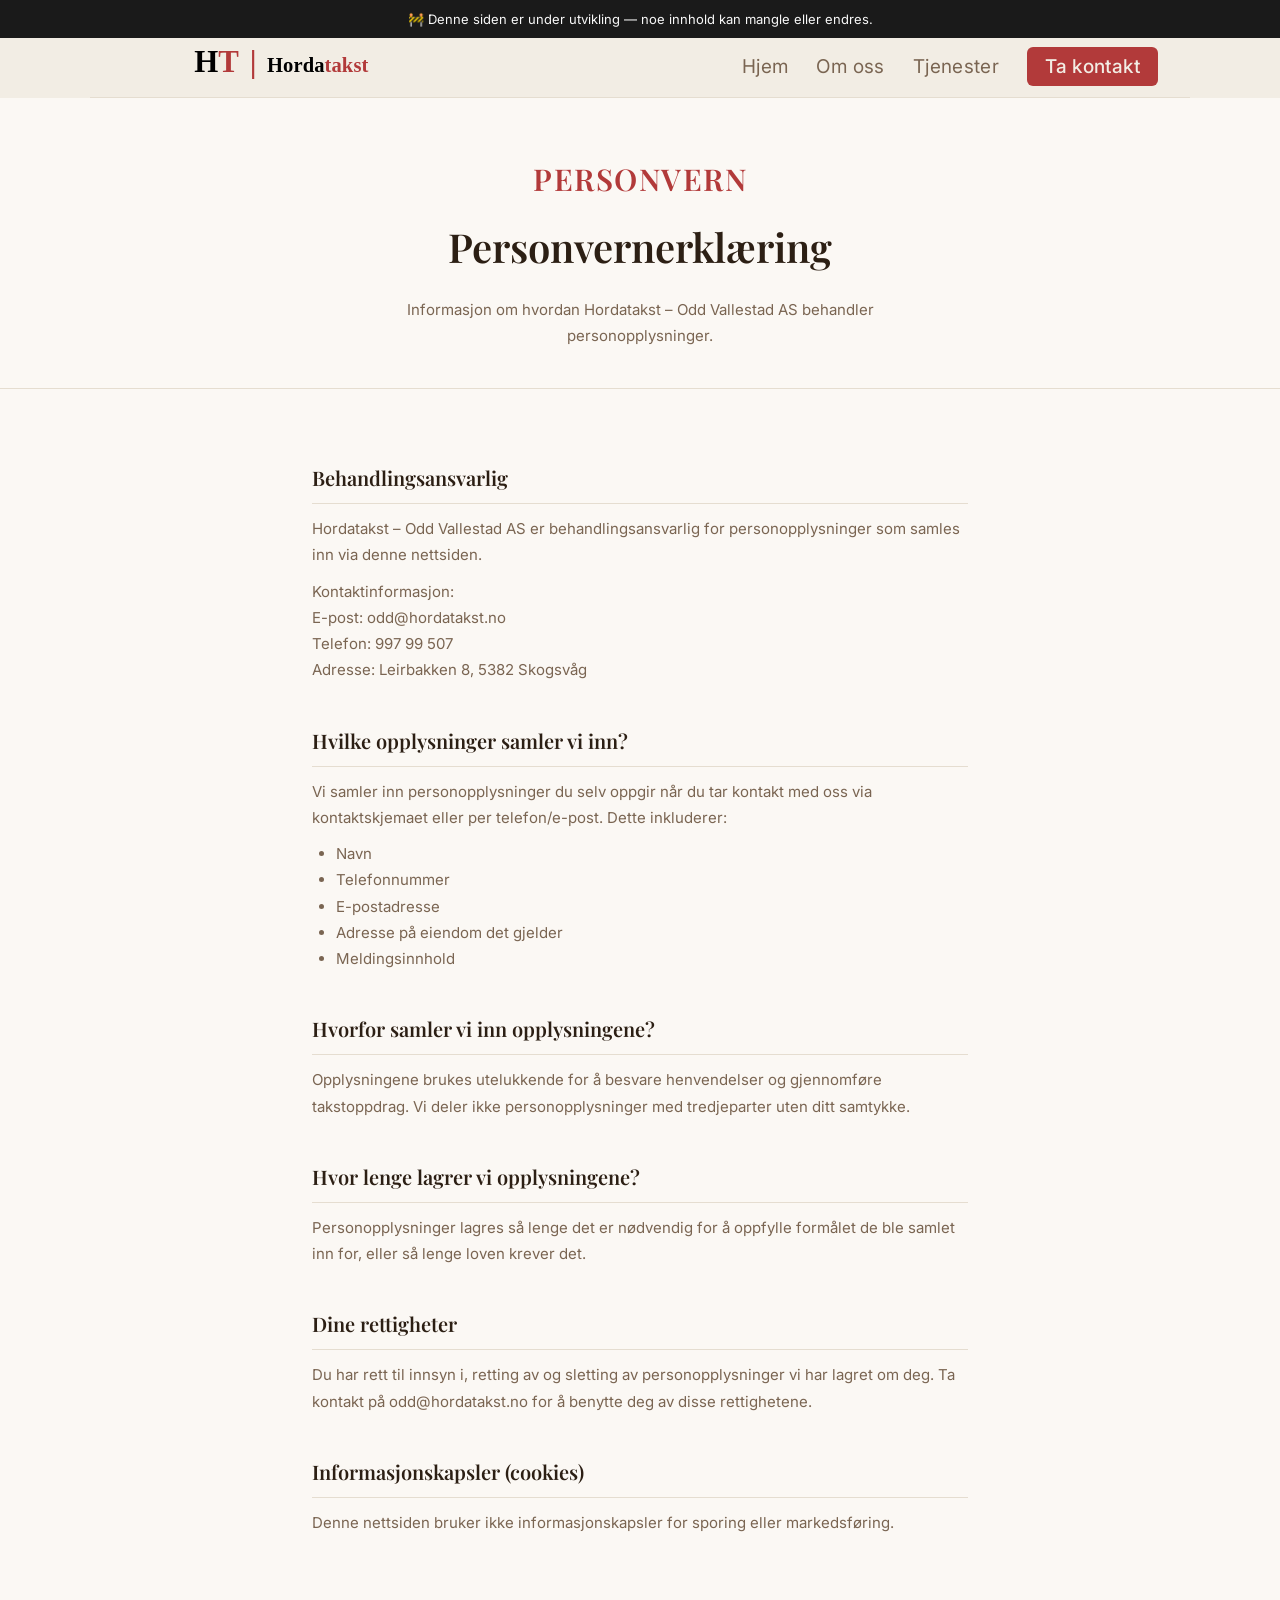
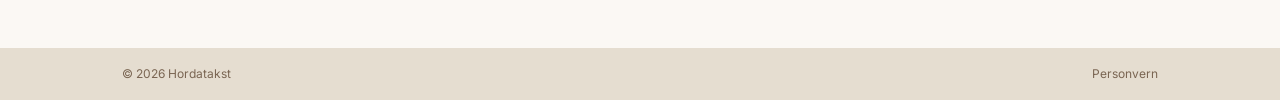
==== pages/personvern.html @ 65b20f29 "første versjon av hordatakst" ====
<!DOCTYPE html>
<html lang="nb">
<head>
  <meta charset="UTF-8" />
  <meta name="viewport" content="width=device-width, initial-scale=1.0" />
  <meta name="description" content="Personvernerklæring – Hordatakst. Informasjon om hvordan vi behandler personopplysninger." />
  <title>Personvern – Hordatakst</title>
  <link rel="preconnect" href="https://fonts.googleapis.com" />
  <link rel="preconnect" href="https://fonts.gstatic.com" crossorigin />
  <link href="https://fonts.googleapis.com/css2?family=Playfair+Display:wght@400;600&family=Inter:wght@300;400;500&display=swap" rel="stylesheet" />
  <link rel="stylesheet" href="../css/theme.css" />
  <link rel="stylesheet" href="../css/style.css" />
</head>
<body>

  <div class="dev-banner">
    🚧 Denne siden er under utvikling — noe innhold kan mangle eller endres.
  </div>

  <!-- NAVIGASJON -->
  <header class="site-header">
    <nav class="nav container">
      <a href="../index.html" class="nav-logo">
        <svg width="350" height="60" viewBox="0 0 520 140" xmlns="http://www.w3.org/2000/svg" aria-label="Hordatakst">
          <text x="20" y="90"
                font-family="Georgia, 'Times New Roman', serif"
                font-size="72"
                font-weight="700">
            <tspan fill="#000000">H</tspan><tspan fill="#B23A3A">T</tspan>
          </text>
          <text x="150" y="90"
                font-family="Georgia, 'Times New Roman', serif"
                font-size="72"
                font-weight="700"
                fill="#B23A3A">
            |
          </text>
          <text x="190" y="90"
                font-family="Georgia, 'Times New Roman', serif"
                font-size="48"
                font-weight="700">
            <tspan fill="#000000">Horda</tspan><tspan fill="#B23A3A">takst</tspan>
          </text>
        </svg>
      </a>
      <button class="nav-toggle" aria-label="Åpne meny" aria-expanded="false" aria-controls="nav-menu">
        <span></span><span></span><span></span>
      </button>
      <ul class="nav-links" id="nav-menu">
        <li><a href="../index.html">Hjem</a></li>
        <li><a href="../index.html#om-oss">Om oss</a></li>
        <li><a href="../index.html#tjenester">Tjenester</a></li>
        <li><a href="../index.html#kontakt" class="nav-cta">Ta kontakt</a></li>
      </ul>
    </nav>
  </header>

  <main>

    <section class="page-hero">
      <div class="container">
        <p class="eyebrow">Personvern</p>
        <h1>Personvernerklæring</h1>
        <p class="page-hero-body">
          Informasjon om hvordan Hordatakst – Odd Vallestad AS behandler personopplysninger.
        </p>
      </div>
    </section>

    <section class="section">
      <div class="container" style="max-width: 720px;">

        <div class="personvern-seksjon">
          <h2>Behandlingsansvarlig</h2>
          <p>Hordatakst – Odd Vallestad AS er behandlingsansvarlig for personopplysninger som samles inn via denne nettsiden.</p>
          <p>Kontaktinformasjon:<br>
          E-post: odd@hordatakst.no<br>
          Telefon: 997 99 507<br>
          Adresse: Leirbakken 8, 5382 Skogsvåg</p>
        </div>

        <div class="personvern-seksjon">
          <h2>Hvilke opplysninger samler vi inn?</h2>
          <p>Vi samler inn personopplysninger du selv oppgir når du tar kontakt med oss via kontaktskjemaet eller per telefon/e-post. Dette inkluderer:</p>
          <ul class="personvern-liste">
            <li>Navn</li>
            <li>Telefonnummer</li>
            <li>E-postadresse</li>
            <li>Adresse på eiendom det gjelder</li>
            <li>Meldingsinnhold</li>
          </ul>
        </div>

        <div class="personvern-seksjon">
          <h2>Hvorfor samler vi inn opplysningene?</h2>
          <p>Opplysningene brukes utelukkende for å besvare henvendelser og gjennomføre takstoppdrag. Vi deler ikke personopplysninger med tredjeparter uten ditt samtykke.</p>
        </div>

        <div class="personvern-seksjon">
          <h2>Hvor lenge lagrer vi opplysningene?</h2>
          <p>Personopplysninger lagres så lenge det er nødvendig for å oppfylle formålet de ble samlet inn for, eller så lenge loven krever det.</p>
        </div>

        <div class="personvern-seksjon">
          <h2>Dine rettigheter</h2>
          <p>Du har rett til innsyn i, retting av og sletting av personopplysninger vi har lagret om deg. Ta kontakt på odd@hordatakst.no for å benytte deg av disse rettighetene.</p>
        </div>

        <div class="personvern-seksjon">
          <h2>Informasjonskapsler (cookies)</h2>
          <p>Denne nettsiden bruker ikke informasjonskapsler for sporing eller markedsføring.</p>
        </div>

      </div>
    </section>

  </main>

  <footer class="site-footer">
    <div class="container footer-inner">
      <span>© 2026 Hordatakst</span>
      <a href="personvern.html">Personvern</a>
    </div>
  </footer>

  <script src="../js/main.js"></script>

</body>
</html>
---- css/theme.css ----
/* ============================================================
   theme.css — Fargetema for Hordatakst
   Aktivt tema: Tema 2 — Varm stein
   Bytt ut verdiene her for å endre hele sidens utseende.
   ============================================================ */

:root {
  /* --- Primærfarger --- */
  --color-primary:        #F2EDE4;   /* Lys varm bakgrunn / hero */
  --color-primary-deep:   #E5DDD0;   /* Footer */
  --color-primary-mid:    #E5DDD0;   /* Ikoner i hero */

  --color-accent:         #B23A3A;
  --color-accent-light:   #F8EAEA;
  --color-accent-text:    #7E2626;
  --color-detail:         #B23A3A;

  /* --- Bakgrunn og flater --- */
  --color-bg:             #FBF8F4;   /* Sidebunn */
  --color-bg-card:        #FFFFFF;   /* Kort */
  --color-bg-about:       #FFFFFF;   /* Om meg-seksjon */
  --color-bg-contact:     #2C1F14;   /* Kontaktseksjon */
  --color-bg-coverage:    #3D2B1A;   /* Dekningskort i kontakt */
  --color-bg-coverage-tag:#2C1F14;   /* Tags i dekningskort */

  /* --- Tekst --- */
  --color-text-on-dark:   #F2EDE4;   /* Tekst på mørk bakgrunn */
  --color-text-muted-dark:#A89078;   /* Dempet tekst på mørk bakgrunn */
  --color-text-faint-dark:#7A6552;   /* Svært dempet på mørk */
  --color-text-on-light:  #2C1F14;   /* Tekst på lys bakgrunn */
  --color-text-muted:     #7A6552;   /* Dempet tekst på lys */
  --color-text-faint:     #9E8B76;   /* Svært dempet på lys */
  --color-text-link:      #9B4E1F;   /* Lenkefarger */
  --color-text-coverage:  #A89078;   /* Tags i dekningskort */

  /* --- Kanter --- */
  --color-border:         #E5DDD0;   /* Generelle kanter */
  --color-border-coverage:#4D3525;   /* Kanter i dekningskort */
  --color-border-dark:    #C4A882;   /* Kanter på mørk (hero) bakgrunn */

  /* --- Nav --- */
  --color-nav-bg:         #F2EDE4;
  --color-nav-link:       #7A6552;
  --color-nav-link-hover: #2C1F14;

  /* --- Coverage-bar (geografisk stripe) --- */
  --color-coverage-bar-bg:    #EDE6DA;
  --color-coverage-bar-border:#DDD9D0;
  --color-coverage-icon:      #9B4E1F;
  --color-coverage-text:      #7A6552;
  --color-coverage-dot:       #9B4E1F;

  /* --- Typografi --- */
  --font-display:         'Playfair Display', Georgia, serif;
  --font-body:            'Inter', system-ui, sans-serif;

  /* --- Størrelser --- */
  --radius-sm:    6px;
  --radius-md:    8px;
  --radius-lg:    12px;
  --max-width:    1100px;
  --section-gap:  72px;
}
---- css/style.css ----
/* ============================================================
   style.css — Layout og komponenter for Hordatakst
   Alle farger hentes fra css/theme.css via CSS-variabler.
   ============================================================ */

/* --- Reset og base --- */
*, *::before, *::after {
  box-sizing: border-box;
  margin: 0;
  padding: 0;
}

html {
  scroll-behavior: smooth;
}

body {
  font-family: var(--font-body);
  background-color: var(--color-bg);
  color: var(--color-text-on-light);
  font-size: 16px;
  line-height: 1.7;
  -webkit-font-smoothing: antialiased;
}

.dev-banner {
  background-color: #1A1A1A;
  color: #F8F8F8;
  text-align: center;
  font-size: 13px;
  padding: 8px 16px;
  font-family: var(--font-body);
}

img {
  max-width: 100%;
  display: block;
}

a {
  color: inherit;
  text-decoration: none;
}

ul {
  list-style: none;
}

/* --- Hjelpeklasser --- */
.container {
  max-width: var(--max-width);
  margin-inline: auto;
  padding-inline: 32px;
}

.section {
  padding-block: var(--section-gap);
}

.eyebrow {
  font-size: 30px;
  letter-spacing: 0.05em;
  text-transform: uppercase;
  font-weight: 600;
  font-family: var(--font-display);
  color: var(--color-accent);
  margin-bottom: 8px;
}

/* --- Knapper --- */
.btn {
  display: inline-block;
  font-family: var(--font-body);
  font-size: 14px;
  font-weight: 500;
  padding: 11px 22px;
  border-radius: var(--radius-sm);
  cursor: pointer;
  transition: opacity 0.15s ease;
  border: none;
}

.btn:hover {
  opacity: 0.88;
}

.btn-primary {
  background-color: var(--color-accent);
  color: var(--color-text-on-dark);
}

.btn-outline {
  background-color: transparent;
  color: var(--color-text-on-light);
  border: 1.5px solid var(--color-border);
}

.btn-secondary {
  background-color: var(--color-accent-light);
  color: var(--color-accent-text);
}

/* ============================================================
   NAVIGASJON
   ============================================================ */
.site-header {
  position: sticky;
  top: 0;
  z-index: 100;
  background-color: var(--color-nav-bg);
}

.nav {
  display: flex;
  align-items: center;
  justify-content: space-between;
  height: 60px;
  background-color: var(--color-nav-bg);
  border-bottom: 0.5px solid var(--color-border);
}

.nav-logo {
  font-family: var(--font-display);
  font-size: 20px;
  font-weight: 600;
  letter-spacing: 0.01em;
}

.nav-logo-img {
  height: 52px;
  width: auto;
}

.logo-dark {
  color: var(--color-text-on-light);
}

.logo-accent {
  color: var(--color-detail);
}

.nav-links {
  display: flex;
  align-items: center;
  gap: 28px;
}

.nav-links a {
  font-size: 19px;
  font-weight: 400;
  color: var(--color-nav-link);
  letter-spacing: 0.02em;
  transition: color 0.15s ease;
}

.nav-links a:hover {
  color: var(--color-nav-link-hover);
}

.nav-cta {
  background-color: var(--color-accent) !important;
  color: var(--color-text-on-dark) !important;
  font-weight: 500 !important;
  padding: 8px 18px;
  border-radius: var(--radius-sm);
}

/* Hamburgermeny (mobil) */
.nav-toggle {
  display: none;
  flex-direction: column;
  gap: 5px;
  background: none;
  border: none;
  cursor: pointer;
  padding: 4px;
}

.nav-toggle span {
  display: block;
  width: 22px;
  height: 2px;
  background-color: var(--color-text-on-light);
  border-radius: 2px;
  transition: transform 0.2s ease, opacity 0.2s ease;
}

/* ============================================================
   HERO
   ============================================================ */
.hero {
  background-color: var(--color-primary);
  padding-block: 64px 56px;
}

.hero-inner {
  display: grid;
  grid-template-columns: 3fr 2fr;
  gap: 56px;
  align-items: center;
}

.hero-portrait {
  display: flex;
  flex-direction: column;
  align-items: center;
  text-align: center;
}

.hero-portrait-img {
  width: 200px;
  height: 200px;
  border-radius: 50%;
  border: 4px solid var(--color-detail);
  object-fit: cover;
  object-position: center top;
  margin-bottom: 12px;
  display: block;
}

.hero-text h1 {
  font-family: var(--font-display);
  font-size: clamp(28px, 3.5vw, 40px);
  font-weight: 600;
  color: var(--color-text-on-light);
  line-height: 1.2;
  margin-bottom: 16px;
}

.hero-body {
  font-size: 18px;
  color: var(--color-text-muted);
  line-height: 1.7;
  margin-bottom: 28px;
  max-width: 480px;
}

.hero-btns {
  display: flex;
  gap: 12px;
  flex-wrap: wrap;
}

/* Credentials (høyre side av hero) */
.hero-credentials {
  display: flex;
  flex-direction: column;
  gap: 16px;
  padding-left: 36px;
  border-left: 1px solid var(--color-border);
}

.credential-item {
  display: flex;
  align-items: center;
  gap: 12px;
}

.credential-icon {
  width: 38px;
  height: 38px;
  border-radius: var(--radius-md);
  background-color: var(--color-primary-mid);
  color: var(--color-detail);
  display: flex;
  align-items: center;
  justify-content: center;
  flex-shrink: 0;
}

.credential-label {
  font-size: 18px;
  font-weight: 500;
  color: var(--color-text-on-light);
}

.credential-sub {
  font-size: 16px;
  color: var(--color-text-muted);
}

.about-credentials .credential-icon {
  width: 80px;
  height: 80px;
}

/* ============================================================
   COVERAGE-BAR (geografisk stripe)
   ============================================================ */
.coverage-bar {
  background-color: var(--color-coverage-bar-bg);
  border-bottom: 0.5px solid var(--color-coverage-bar-border);
  padding-block: 12px;
}

.coverage-inner {
  display: flex;
  align-items: center;
  justify-content: space-evenly;
  gap: 24px;
  flex-wrap: wrap;
}

.coverage-inner .credential-icon {
  width: 80px;
  height: 80px;
}

.coverage-inner .credential-label {
  font-size: 26px;
}

.coverage-inner .credential-sub {
  font-size: 22px;
}

.coverage-item {
  display: flex;
  align-items: center;
  gap: 6px;
  font-size: 13px;
  color: var(--color-coverage-text);
}

.coverage-item svg {
  color: var(--color-coverage-icon);
  flex-shrink: 0;
}

.coverage-dot {
  width: 3px;
  height: 3px;
  border-radius: 50%;
  background-color: var(--color-coverage-dot);
  flex-shrink: 0;
}

/* ============================================================
   TJENESTER (gammel grid — brukes på undersider)
   ============================================================ */
.services h2 {
  font-family: var(--font-display);
  font-size: clamp(22px, 2.5vw, 28px);
  font-weight: 600;
  color: var(--color-text-on-light);
  margin-bottom: 36px;
}

.services-grid {
  display: grid;
  grid-template-columns: repeat(3, 1fr);
  gap: 16px;
}

.service-card {
  background-color: var(--color-bg-card);
  border: 0.5px solid var(--color-border);
  border-radius: var(--radius-lg);
  padding: 24px 20px;
}

.service-icon {
  width: 36px;
  height: 36px;
  border-radius: var(--radius-md);
  background-color: var(--color-accent-light);
  color: var(--color-accent);
  display: flex;
  align-items: center;
  justify-content: center;
  margin-bottom: 16px;
}

.service-card h3 {
  font-size: 15px;
  font-weight: 500;
  color: var(--color-text-on-light);
  margin-bottom: 8px;
}

.service-card p {
  font-size: 13px;
  color: var(--color-text-faint);
  line-height: 1.65;
  margin-bottom: 14px;
}

.service-link {
  font-size: 13px;
  font-weight: 500;
  color: var(--color-text-link);
}

.service-card--cta {
  background-color: #F0ECE6;
  border-color: var(--color-border);
  display: flex;
  flex-direction: column;
  justify-content: center;
}

.service-card-cta-label {
  font-size: 15px !important;
  font-weight: 500 !important;
  color: var(--color-text-on-light) !important;
  margin-bottom: 6px !important;
}

/* ============================================================
   TJENESTER (nye brede rader — forsiden)
   ============================================================ */
.services-list {
  display: flex;
  flex-direction: column;
  gap: 16px;
}

.service-row {
  display: grid;
  grid-template-columns: 288px 1fr;
  gap: 24px;
  align-items: center;
  background-color: var(--color-bg-card);
  border: 0.5px solid var(--color-border);
  border-radius: var(--radius-lg);
  padding: 24px 28px;
  transition: border-color 0.15s ease;
}

.service-row:hover {
  border-color: var(--color-accent);
}

.service-row-icon {
  width: 48px;
  height: 48px;
  border-radius: var(--radius-lg);
  background-color: var(--color-accent-light);
  color: var(--color-accent);
  display: flex;
  align-items: center;
  justify-content: center;
  flex-shrink: 0;
}

.service-row-icon--img {
  background-color: transparent;
  width: 288px;
  height: 288px;
  overflow: hidden;
}

.service-row-icon--img img {
  width: 288px;
  height: 288px;
  object-fit: contain;
  display: block;
}

.service-row-text h3 {
  font-family: var(--font-display);
  font-size: 30px;
  font-weight: 600;
  color: var(--color-text-on-light);
  margin-bottom: 8px;
}

.service-row-text p {
  font-size: 19px;
  color: var(--color-text-muted);
  line-height: 1.7;
  margin-bottom: 12px;
}

.service-row--cta {
  background-color: var(--color-accent-light);
  border-color: var(--color-accent-light);
}

/* ============================================================
   TJENESTE-SIDE
   ============================================================ */
.tjeneste-item {
  display: grid;
  grid-template-columns: 80px 1fr;
  gap: 32px;
  align-items: start;
  padding-block: 48px;
}

.tjeneste-icon {
  width: 64px;
  height: 64px;
  border-radius: var(--radius-lg);
  background-color: var(--color-accent-light);
  color: var(--color-accent);
  display: flex;
  align-items: center;
  justify-content: center;
  flex-shrink: 0;
}

.tjeneste-icon--img {
  background-color: transparent;
  width: 156px;
  height: 156px;
  overflow: hidden;
}

.tjeneste-icon--img img {
  width: 156px;
  height: 156px;
  object-fit: contain;
  display: block;
}

.tjeneste-text h2 {
  font-family: var(--font-display);
  font-size: clamp(20px, 2.5vw, 26px);
  font-weight: 600;
  color: var(--color-text-on-light);
  margin-bottom: 16px;
}

.tjeneste-text p {
  font-size: 14px;
  color: var(--color-text-muted);
  line-height: 1.75;
  margin-bottom: 14px;
}

.tjeneste-passer {
  background-color: var(--color-accent-light);
  border-left: 3px solid var(--color-accent);
  padding: 12px 16px;
  border-radius: 0 var(--radius-sm) var(--radius-sm) 0;
  font-size: 13px !important;
  color: var(--color-accent-text) !important;
}

.service-passer {
  background-color: var(--color-accent-light);
  border-left: 3px solid var(--color-accent);
  padding: 10px 14px;
  border-radius: 0 var(--radius-sm) var(--radius-sm) 0;
  font-size: 14px;
  color: var(--color-accent-text);
  margin-bottom: 12px;
}

.service-priser {
  display: flex;
  flex-direction: column;
  border-top: 0.5px solid var(--color-border);
  border-bottom: 0.5px solid var(--color-border);
  padding-block: 12px;
  margin-bottom: 14px;
  gap: 6px;
}

.tjeneste-divider {
  border: none;
  border-top: 0.5px solid var(--color-border);
  margin: 0;
}

.tjeneste-cta {
  background-color: var(--color-bg-contact);
  padding-block: var(--section-gap);
  text-align: center;
}

.tjeneste-cta h2 {
  font-family: var(--font-display);
  font-size: clamp(22px, 3vw, 32px);
  font-weight: 600;
  color: var(--color-text-on-dark);
  margin-bottom: 12px;
}

.tjeneste-cta p {
  font-size: 15px;
  color: var(--color-text-muted-dark);
  margin-bottom: 28px;
}

.tjeneste-cta-btns {
  display: flex;
  gap: 12px;
  justify-content: center;
  flex-wrap: wrap;
}

.btn-outline-dark {
  background-color: transparent;
  color: var(--color-text-on-dark);
  border: 1.5px solid var(--color-border-dark);
  padding: 11px 22px;
  border-radius: var(--radius-sm);
  font-size: 14px;
  font-weight: 500;
}

/* ============================================================
   PAGE-HERO (undersider)
   ============================================================ */
.page-hero {
  background-color: var(--color-bg);
  padding-block: 56px 40px;
  border-bottom: 0.5px solid var(--color-border);
  text-align: center;
}

.page-hero h1 {
  font-family: var(--font-display);
  font-size: clamp(28px, 3.5vw, 40px);
  font-weight: 600;
  color: var(--color-text-on-light);
  margin-bottom: 16px;
}

.page-hero-body {
  font-size: 15px;
  color: var(--color-text-muted);
  max-width: 600px;
  line-height: 1.7;
  margin-inline: auto;
}

.nav-active {
  color: var(--color-text-on-light) !important;
  font-weight: 500 !important;
}

/* ============================================================
   OM OSS
   ============================================================ */
.about {
  background-color: var(--color-bg-about);
  border-top: 0.5px solid var(--color-border);
  border-bottom: 0.5px solid var(--color-border);
}

.about-inner {
  display: grid;
  grid-template-columns: 200px 1fr;
  gap: 48px;
  align-items: start;
}

.about-portrait {
  text-align: center;
}

.portrait-placeholder {
  width: 100px;
  height: 100px;
  border-radius: 50%;
  background-color: var(--color-bg-contact);
  border: 3px solid var(--color-detail);
  color: var(--color-text-on-dark);
  font-family: var(--font-display);
  font-size: 28px;
  display: flex;
  align-items: center;
  justify-content: center;
  margin: 0 auto 12px;
}

.portrait-img {
  width: 150px;
  height: 150px;
  border-radius: 50%;
  border: 3px solid var(--color-detail);
  object-fit: cover;
  object-position: center top;
  margin: 0 auto 12px;
  display: block;
}

.portrait-name {
  font-size: 14px;
  font-weight: 500;
  color: var(--color-text-on-light);
}

.portrait-title {
  font-size: 12px;
  color: var(--color-text-muted);
}

.about-text h2 {
  font-family: var(--font-display);
  font-size: clamp(20px, 2.5vw, 26px);
  font-weight: 600;
  color: var(--color-text-on-light);
  margin-bottom: 16px;
}

.about-text p {
  font-size: 14px;
  color: var(--color-text-muted);
  line-height: 1.75;
  margin-bottom: 12px;
}

.credential-tags {
  display: flex;
  gap: 8px;
  flex-wrap: wrap;
  margin-bottom: 20px;
  margin-top: 4px;
}

.credential-tags li {
  font-size: 12px;
  font-weight: 500;
  padding: 4px 12px;
  border-radius: 20px;
  background-color: var(--color-accent-light);
  color: var(--color-accent-text);
}

/* Om oss-side */
.about-page-inner {
  display: grid;
  grid-template-columns: 240px 1fr;
  gap: 56px;
  align-items: start;
}

.about-page-portrait {
  position: sticky;
  top: 80px;
  text-align: center;
}

.about-page-text h2 {
  font-family: var(--font-display);
  font-size: clamp(20px, 2.5vw, 26px);
  font-weight: 600;
  color: var(--color-text-on-light);
  margin-bottom: 16px;
}

.about-page-text p {
  font-size: 14px;
  color: var(--color-text-muted);
  line-height: 1.75;
  margin-bottom: 16px;
}

.about-divider {
  border: none;
  border-top: 0.5px solid var(--color-border);
  margin-block: 36px;
}

.value-grid {
  display: grid;
  grid-template-columns: repeat(3, 1fr);
  gap: 16px;
  margin-top: 24px;
}

.value-card {
  background-color: var(--color-bg-card);
  border: 0.5px solid var(--color-border);
  border-radius: var(--radius-lg);
  padding: 20px;
}

.value-card h3 {
  font-size: 14px;
  font-weight: 600;
  color: var(--color-accent);
  margin-bottom: 8px;
}

.value-card p {
  font-size: 13px;
  color: var(--color-text-faint);
  line-height: 1.65;
  margin-bottom: 0 !important;
}

/* Om oss snippet */

.about-credentials-row {
  display: grid;
  grid-template-columns: 1fr 2fr;
  gap: 48px;
  align-items: center;
}

.about-credentials {
  display: flex;
  flex-direction: column;
  gap: 20px;
  border-right: 0.5px solid var(--color-border);
  border-left: none;
  padding-right: 32px;
  padding-left: 0;
}

@media (max-width: 768px) {
  .about-credentials-row {
    grid-template-columns: 1fr;
  }

  .about-credentials {
    border-left: none;
    border-top: 0.5px solid var(--color-border);
    padding-left: 0;
    padding-top: 24px;
  }
}

.about-snippet {
  background-color: var(--color-bg);
  border-top: none;
  border-bottom: none;
}

.about-snippet-inner {
  display: grid;
  grid-template-columns: 2fr 1fr;
  gap: 56px;
  align-items: center;
}

.about-snippet-text h2 {
  font-family: var(--font-display);
  font-size: clamp(20px, 2.5vw, 26px);
  font-weight: 600;
  color: var(--color-text-on-light);
  margin-bottom: 16px;
}

.about-snippet-text p {
  font-size: 14px;
  color: var(--color-text-muted);
  line-height: 1.75;
  margin-bottom: 14px;
}

.about-snippet-stats {
  display: flex;
  flex-direction: column;
  gap: 28px;
}

.stat-item {
  border-left: 3px solid var(--color-detail);
  padding-left: 16px;
}

.stat-number {
  font-family: var(--font-display);
  font-size: 28px;
  font-weight: 600;
  color: var(--color-accent);
  line-height: 1.1;
  margin-bottom: 4px;
}

.stat-label {
  font-size: 13px;
  color: var(--color-text-muted);
}

/* ============================================================
   KONTAKT
   ============================================================ */
.contact {
  background-color: var(--color-bg-contact);
}

.contact-inner {
  display: grid;
  grid-template-columns: 1fr 1fr;
  gap: 48px;
  align-items: start;
}

.contact h2 {
  font-family: var(--font-display);
  font-size: clamp(20px, 2.5vw, 26px);
  font-weight: 600;
  color: var(--color-text-on-dark);
  margin-bottom: 8px;
}

.contact > .container > .contact-inner > .contact-text > p {
  font-size: 14px;
  color: var(--color-text-muted-dark);
  margin-bottom: 24px;
}

.contact-list {
  display: flex;
  flex-direction: column;
  gap: 14px;
}

.contact-list li {
  display: flex;
  align-items: center;
  gap: 10px;
  font-size: 14px;
  color: var(--color-text-muted-dark);
}

.contact-list li svg {
  color: var(--color-detail);
  flex-shrink: 0;
}

.contact-list a {
  color: var(--color-text-muted-dark);
  transition: color 0.15s ease;
}

.contact-list a:hover {
  color: var(--color-text-on-dark);
}

.coverage-card {
  background-color: var(--color-bg-coverage);
  border-radius: var(--radius-lg);
  padding: 24px;
}

.coverage-card-title {
  font-size: 11px;
  letter-spacing: 0.1em;
  text-transform: uppercase;
  font-weight: 500;
  color: var(--color-text-faint-dark);
  margin-bottom: 14px;
}

.coverage-tags {
  display: flex;
  flex-wrap: wrap;
  gap: 8px;
}

.coverage-tags li {
  font-size: 13px;
  padding: 5px 12px;
  border-radius: 20px;
  background-color: var(--color-bg-coverage-tag);
  color: var(--color-text-coverage);
  border: 0.5px solid var(--color-border-coverage);
}

/* Kontaktskjema (forside) */
.contact-form-wrap {
  display: flex;
  flex-direction: column;
  gap: 8px;
}

.contact-form-wrap label {
  font-size: 13px;
  font-weight: 500;
  color: var(--color-text-muted-dark);
}

.contact-form-wrap input,
.contact-form-wrap textarea {
  font-family: var(--font-body);
  font-size: 14px;
  padding: 10px 14px;
  border-radius: var(--radius-sm);
  border: 0.5px solid var(--color-border-dark);
  background-color: var(--color-primary-mid);
  color: var(--color-text-on-dark);
  outline: none;
  transition: border-color 0.15s ease;
  resize: vertical;
}

.contact-form-wrap input:focus,
.contact-form-wrap textarea:focus {
  border-color: var(--color-detail);
}

.contact-form-wrap input::placeholder,
.contact-form-wrap textarea::placeholder {
  color: var(--color-text-faint-dark);
}

.contact-form-wrap .btn {
  margin-top: 8px;
  align-self: flex-start;
}

/* Kontaktside (egen side) */
.kontakt-inner {
  display: grid;
  grid-template-columns: 3fr 2fr;
  gap: 56px;
  align-items: start;
}

.kontakt-skjema-wrap h2,
.kontakt-info h2 {
  font-family: var(--font-display);
  font-size: clamp(20px, 2.5vw, 26px);
  font-weight: 600;
  color: var(--color-text-on-light);
  margin-bottom: 8px;
}

.kontakt-skjema-wrap > p {
  font-size: 14px;
  color: var(--color-text-muted);
  margin-bottom: 28px;
}

.kontakt-skjema {
  display: flex;
  flex-direction: column;
  gap: 16px;
}

.skjema-rad {
  display: grid;
  grid-template-columns: 1fr 1fr;
  gap: 16px;
}

.skjema-felt {
  display: flex;
  flex-direction: column;
  gap: 6px;
}

.skjema-felt label {
  font-size: 13px;
  font-weight: 500;
  color: var(--color-text-muted);
}

.skjema-felt input,
.skjema-felt textarea,
.skjema-felt select {
  font-family: var(--font-body);
  font-size: 14px;
  padding: 10px 14px;
  border-radius: var(--radius-sm);
  border: 0.5px solid var(--color-border);
  background-color: var(--color-bg-card);
  color: var(--color-text-on-light);
  outline: none;
  transition: border-color 0.15s ease;
  resize: vertical;
}

.skjema-felt input:focus,
.skjema-felt textarea:focus,
.skjema-felt select:focus {
  border-color: var(--color-accent);
}

.skjema-felt input::placeholder,
.skjema-felt textarea::placeholder {
  color: var(--color-text-faint);
}

.skjema-merknad {
  font-size: 11px;
  color: var(--color-text-faint);
  margin-top: 4px;
}

.kontakt-info {
  display: flex;
  flex-direction: column;
  gap: 28px;
}

.kontakt-apningstider h3 {
  font-size: 13px;
  font-weight: 600;
  color: var(--color-text-on-light);
  margin-bottom: 12px;
  text-transform: uppercase;
  letter-spacing: 0.08em;
}

.apningstid-rad {
  display: flex;
  justify-content: space-between;
  font-size: 13px;
  color: var(--color-text-muted);
  padding-block: 8px;
  border-bottom: 0.5px solid var(--color-border);
}

/* Prisgrid */
.pris-grid {
  display: grid;
  grid-template-columns: repeat(2, 1fr);
  gap: 20px;
  margin-bottom: 32px;
}

.pris-card {
  background-color: var(--color-bg-card);
  border: 0.5px solid var(--color-border);
  border-radius: var(--radius-lg);
  padding: 28px;
  display: flex;
  flex-direction: column;
  gap: 16px;
}

.pris-card-header {
  display: flex;
  align-items: center;
  gap: 14px;
}

.pris-card-header h2 {
  font-family: var(--font-display);
  font-size: 20px;
  font-weight: 600;
  color: var(--color-text-on-light);
}

.pris-beskrivelse {
  font-size: 13px;
  color: var(--color-text-muted);
  line-height: 1.6;
}

.pris-tabell {
  display: flex;
  flex-direction: column;
  gap: 8px;
  border-top: 0.5px solid var(--color-border);
  padding-top: 16px;
}

.pris-rad {
  display: flex;
  justify-content: space-between;
  align-items: center;
  font-size: 13px;
  color: var(--color-text-muted);
  padding-block: 6px;
  border-bottom: 0.5px solid var(--color-border);
}

.pris-verdi {
  font-weight: 500;
  color: var(--color-accent);
}

.pris-merknad {
  font-size: 12px;
  color: var(--color-text-faint);
  font-style: italic;
  text-align: center;
}

/* ============================================================
   FOOTER
   ============================================================ */
.site-footer {
  background-color: var(--color-primary-deep);
  padding-block: 16px;
}

.footer-inner {
  display: flex;
  justify-content: space-between;
  align-items: center;
  font-size: 12px;
  color: var(--color-text-faint-dark);
}

.footer-inner a {
  color: var(--color-text-faint-dark);
  transition: color 0.15s ease;
}

.footer-inner a:hover {
  color: var(--color-text-muted-dark);
}

/* ============================================================
   RESPONSIVT (mobil)
   ============================================================ */
@media (max-width: 768px) {
  .container {
    padding-inline: 20px;
  }

  /* Nav */
  .nav-toggle {
    display: flex;
  }

  .nav-links {
    display: none;
    position: absolute;
    top: 60px;
    left: 0;
    right: 0;
    background-color: var(--color-nav-bg);
    flex-direction: column;
    align-items: flex-start;
    gap: 0;
    padding: 12px 20px 20px;
    z-index: 99;
  }

  .nav-links.is-open {
    display: flex;
  }

  .nav-links li {
    width: 100%;
  }

  .nav-links a {
    display: block;
    padding: 10px 0;
    border-bottom: 0.5px solid var(--color-border-dark);
  }

  .nav-cta {
    margin-top: 8px;
    border: none !important;
    border-radius: var(--radius-sm) !important;
    border-bottom: none !important;
  }

  /* Hero */
  .hero-inner {
    grid-template-columns: 1fr;
    gap: 36px;
  }

  .hero-credentials {
    padding-left: 0;
    border-left: none;
    border-top: 1px solid var(--color-border);
    padding-top: 24px;
    flex-direction: row;
    flex-wrap: wrap;
    gap: 20px;
  }

  /* Coverage */
  .coverage-inner {
    gap: 12px;
  }

  /* Tjenester */
  .services-grid {
    grid-template-columns: 1fr;
  }

  .service-row {
    grid-template-columns: 1fr;
    gap: 16px;
    padding: 24px;
  }

  /* Om oss */
  .about-inner {
    grid-template-columns: 1fr;
    gap: 28px;
  }

  .about-portrait {
    display: flex;
    align-items: center;
    gap: 16px;
    text-align: left;
  }

  .portrait-placeholder {
    margin: 0;
    width: 64px;
    height: 64px;
    font-size: 18px;
  }

  .about-page-inner {
    grid-template-columns: 1fr;
  }

  .about-page-portrait {
    position: static;
  }

  .value-grid {
    grid-template-columns: 1fr;
  }

  /* Kontakt */
  .contact-inner {
    grid-template-columns: 1fr;
  }

  .kontakt-inner {
    grid-template-columns: 1fr;
  }

  .skjema-rad {
    grid-template-columns: 1fr;
  }
}

@media (min-width: 769px) and (max-width: 1024px) {
  .services-grid {
    grid-template-columns: repeat(2, 1fr);
  }

  .hero-inner {
    gap: 36px;
  }
}

.personvern-seksjon {
  margin-bottom: 40px;
}

.personvern-seksjon h2 {
  font-family: var(--font-display);
  font-size: 20px;
  font-weight: 600;
  color: var(--color-text-on-light);
  margin-bottom: 12px;
  padding-bottom: 8px;
  border-bottom: 0.5px solid var(--color-border);
}

.personvern-seksjon p {
  font-size: 15px;
  color: var(--color-text-muted);
  line-height: 1.75;
  margin-bottom: 10px;
}

.personvern-liste {
  list-style: disc;
  padding-left: 24px;
  font-size: 15px;
  color: var(--color-text-muted);
  line-height: 1.75;
}
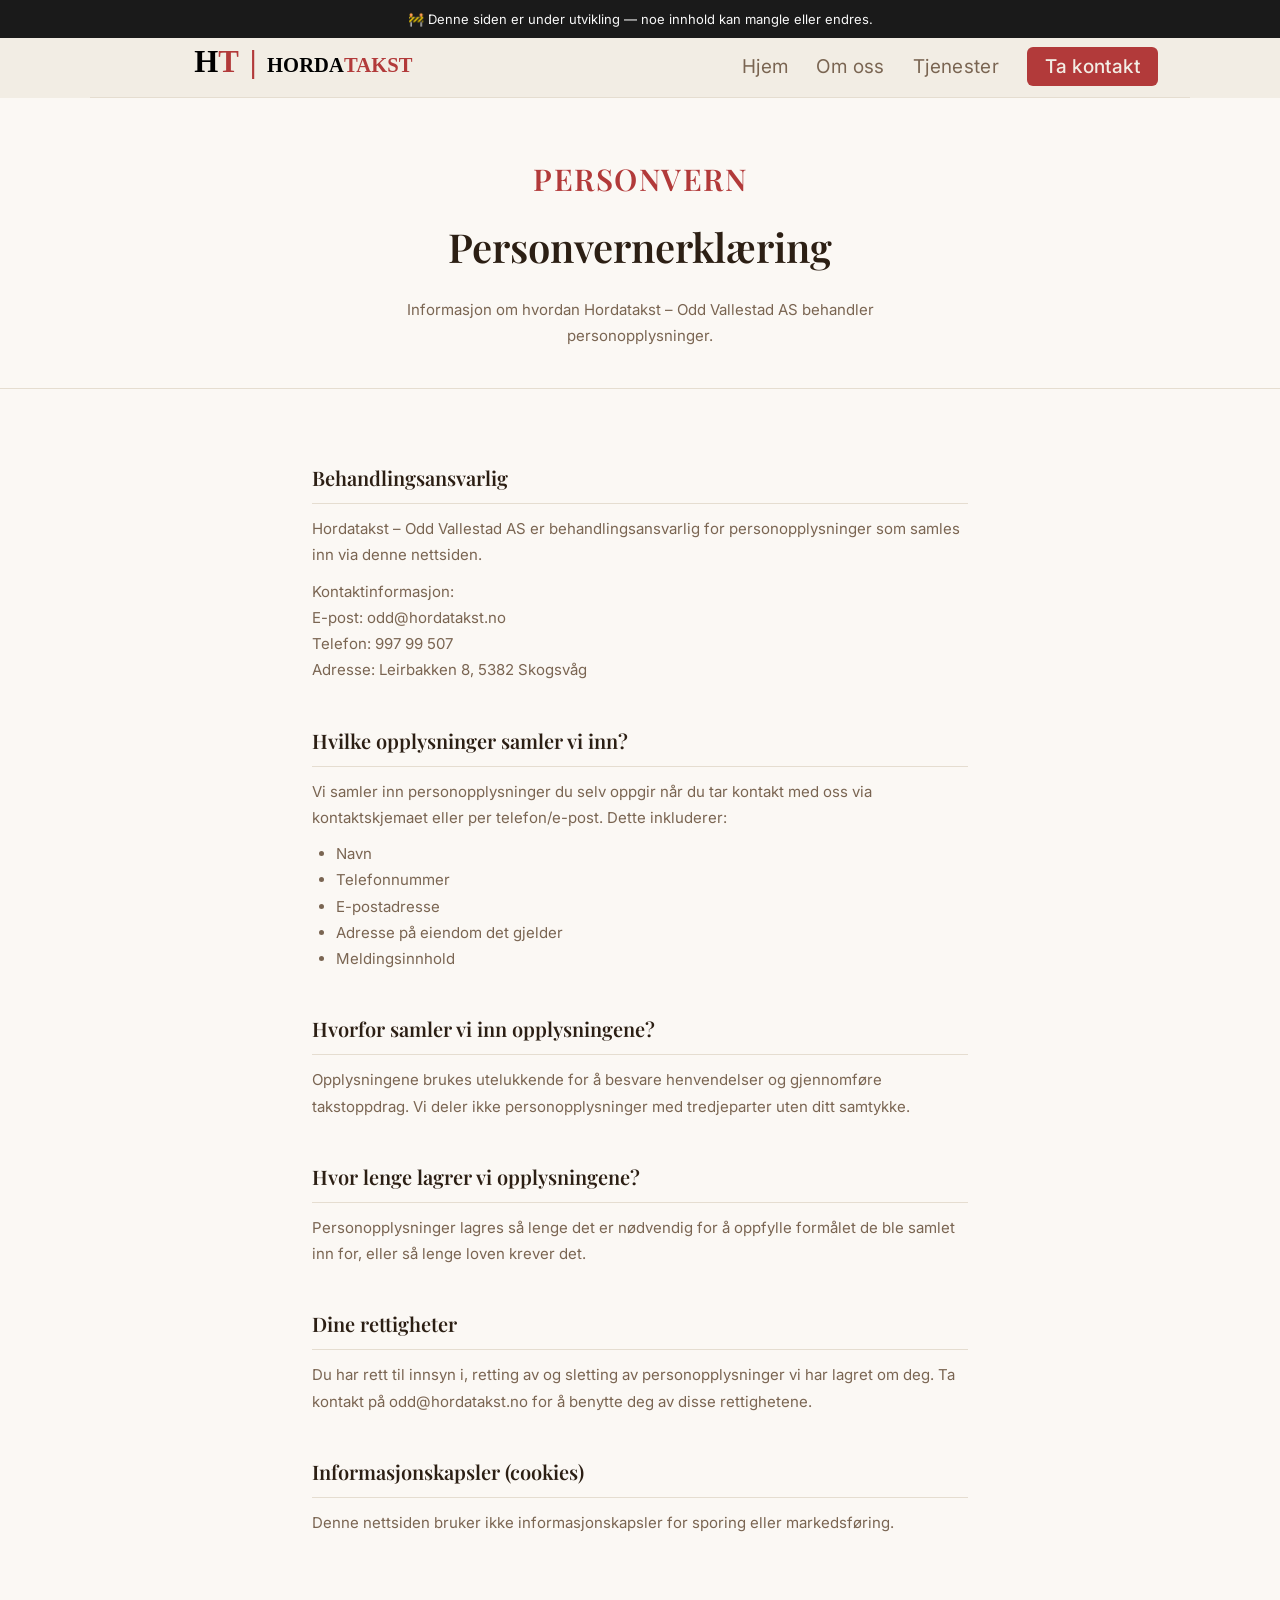
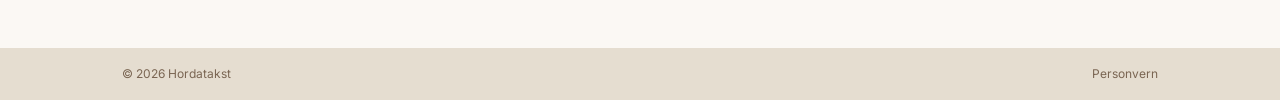
==== commit ea694b37: "konsistent logo på personvernsiden" ====
--- a/pages/personvern.html
+++ b/pages/personvern.html
@@ -39,7 +39,7 @@
                 font-family="Georgia, 'Times New Roman', serif"
                 font-size="48"
                 font-weight="700">
-            <tspan fill="#000000">Horda</tspan><tspan fill="#B23A3A">takst</tspan>
+            <tspan fill="#000000">HORDA</tspan><tspan fill="#B23A3A">TAKST</tspan>
           </text>
         </svg>
       </a>
--- a/css/style.css
+++ b/css/style.css
@@ -820,6 +820,11 @@
   background-color: var(--color-bg);
   border-top: none;
   border-bottom: none;
+  padding-block: 24px;
+}
+
+.services {
+  padding-top: 24px;
 }
 
 .about-snippet-inner {
@@ -975,26 +980,39 @@
   padding: 10px 14px;
   border-radius: var(--radius-sm);
   border: 0.5px solid var(--color-border-dark);
-  background-color: var(--color-primary-mid);
-  color: var(--color-text-on-dark);
+  background-color: #F2EDE4;
+  color: #2C1F14 !important;
   outline: none;
   transition: border-color 0.15s ease;
   resize: vertical;
 }
 
+.contact-form-wrap input::placeholder,
+.contact-form-wrap textarea::placeholder {
+  color: #9E8B76;
+}
+
 .contact-form-wrap input:focus,
 .contact-form-wrap textarea:focus {
   border-color: var(--color-detail);
 }
 
-.contact-form-wrap input::placeholder,
-.contact-form-wrap textarea::placeholder {
-  color: var(--color-text-faint-dark);
-}
-
 .contact-form-wrap .btn {
   margin-top: 8px;
   align-self: flex-start;
+}
+
+.contact-form-wrap select {
+  font-family: var(--font-body);
+  font-size: 14px;
+  padding: 10px 14px;
+  border-radius: var(--radius-sm);
+  border: 0.5px solid var(--color-border-dark);
+  background-color: #F2EDE4;
+  color: #2C1F14;
+  outline: none;
+  transition: border-color 0.15s ease;
+  cursor: pointer;
 }
 
 /* Kontaktside (egen side) */
